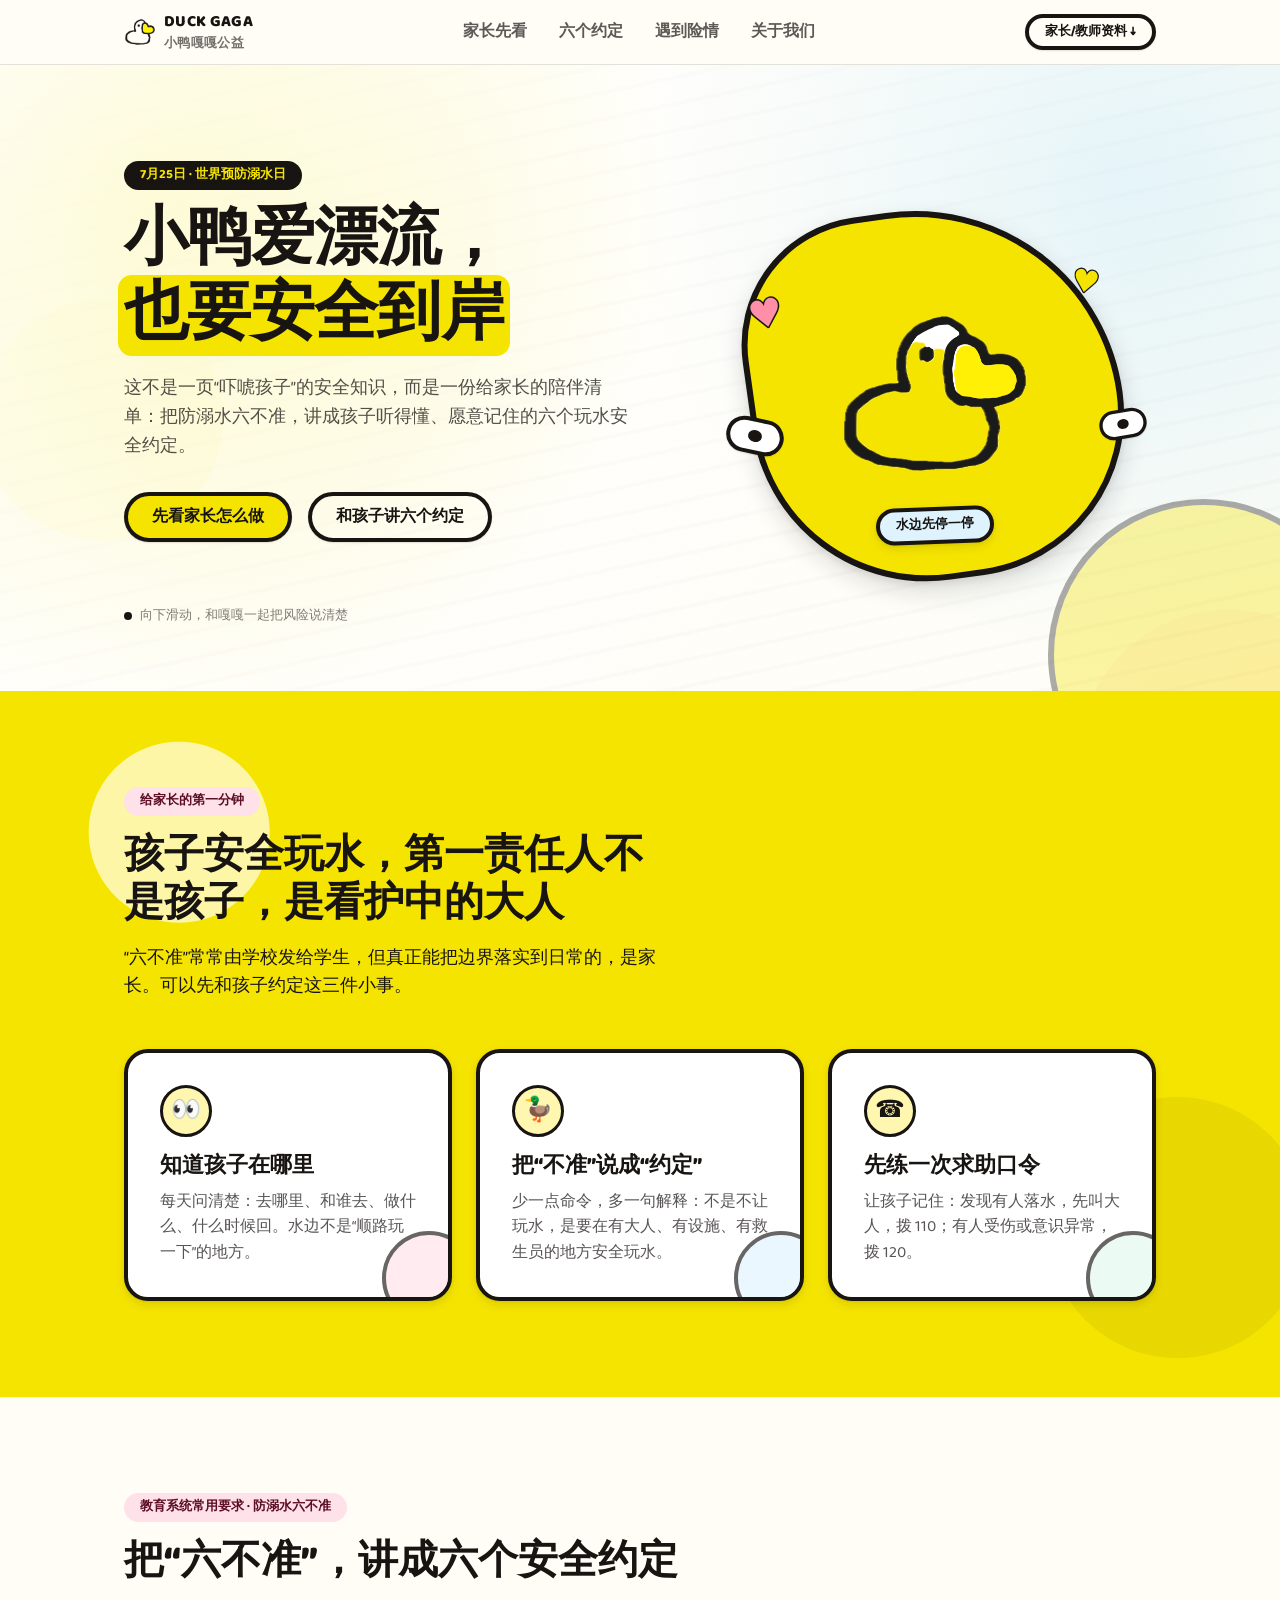
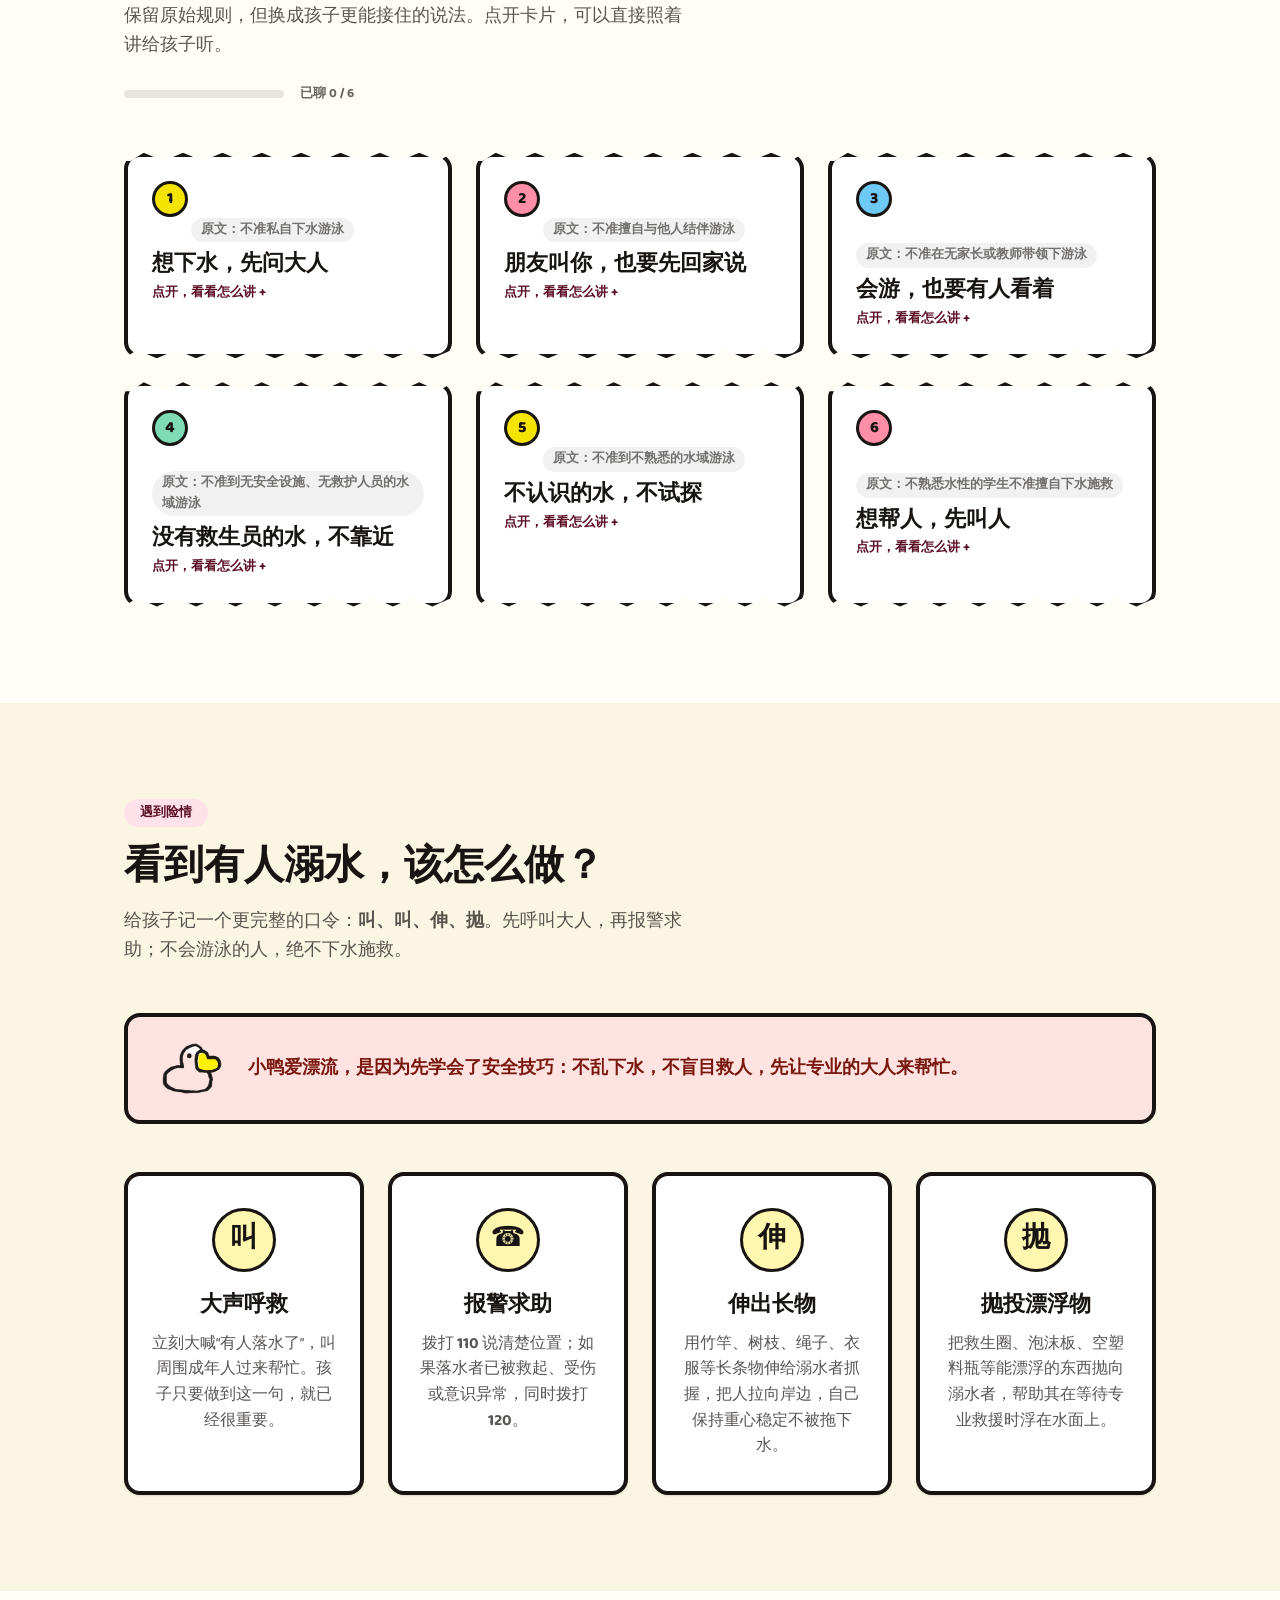
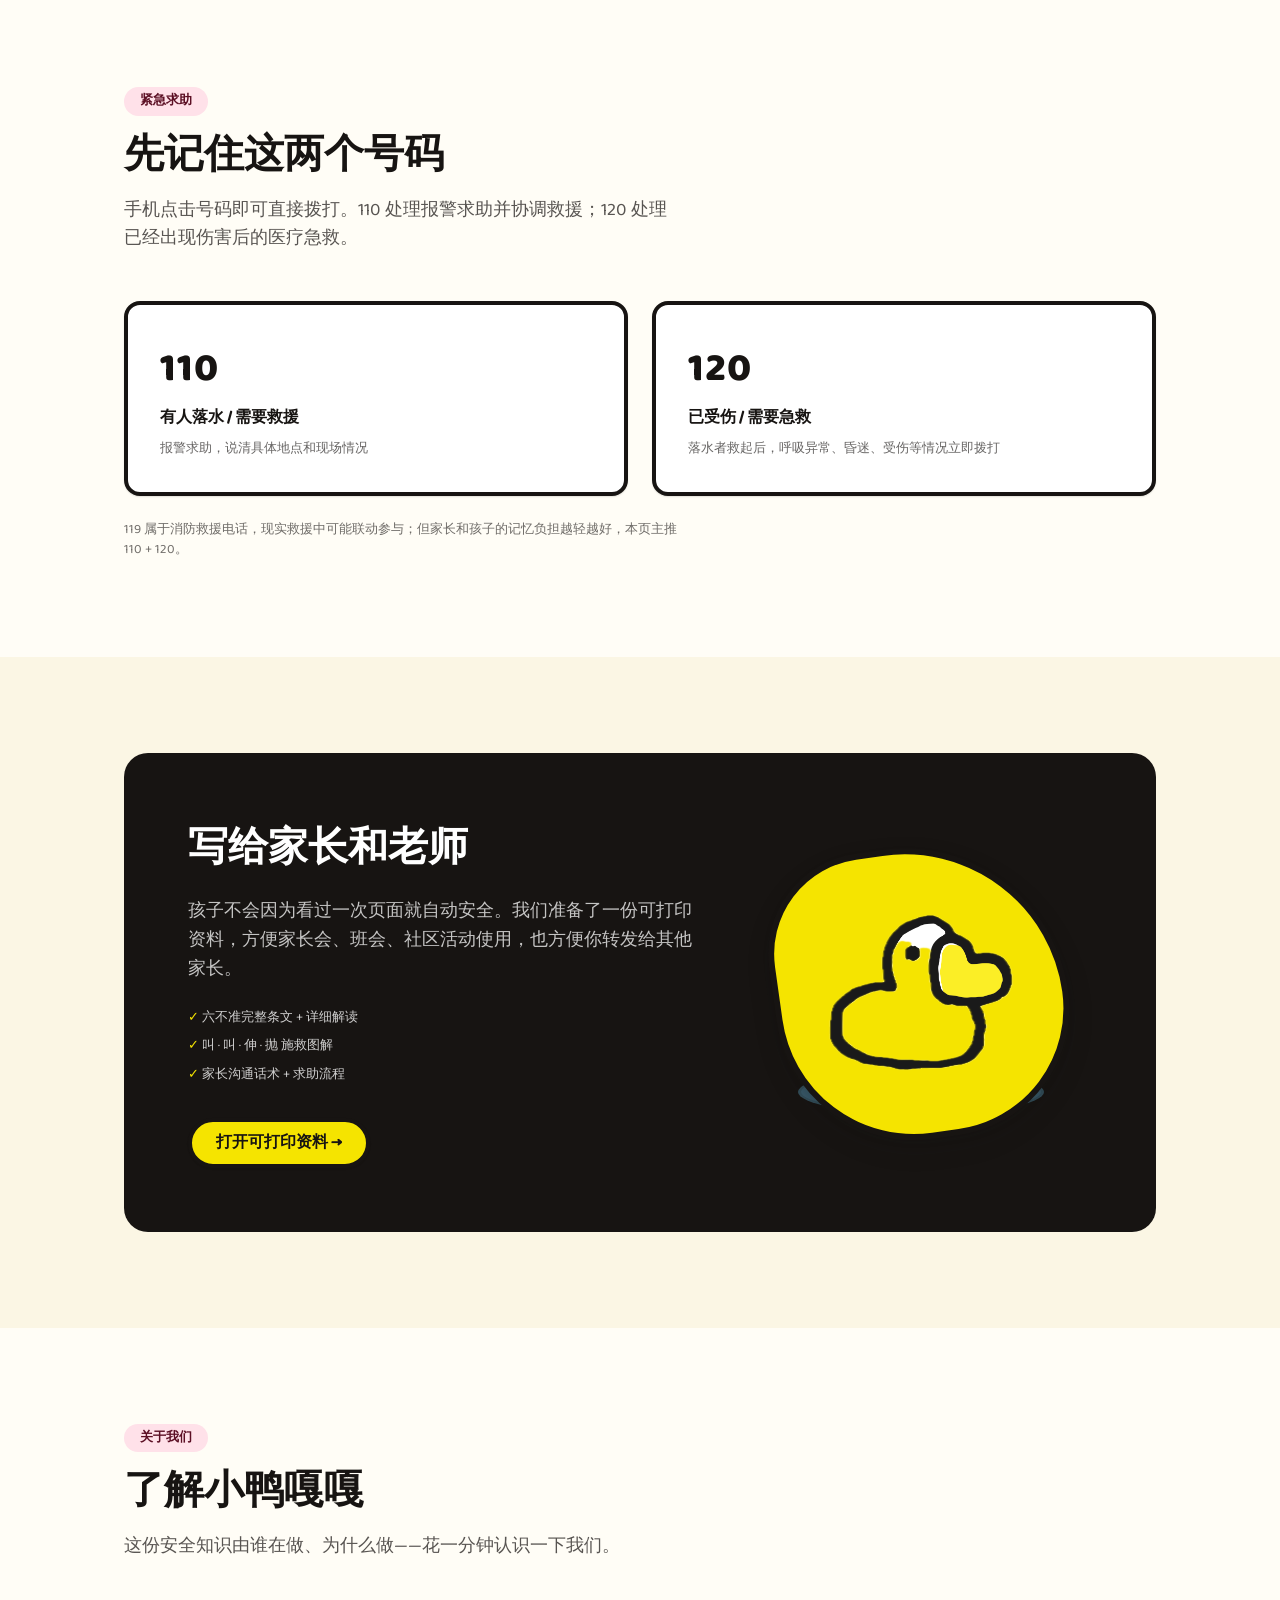
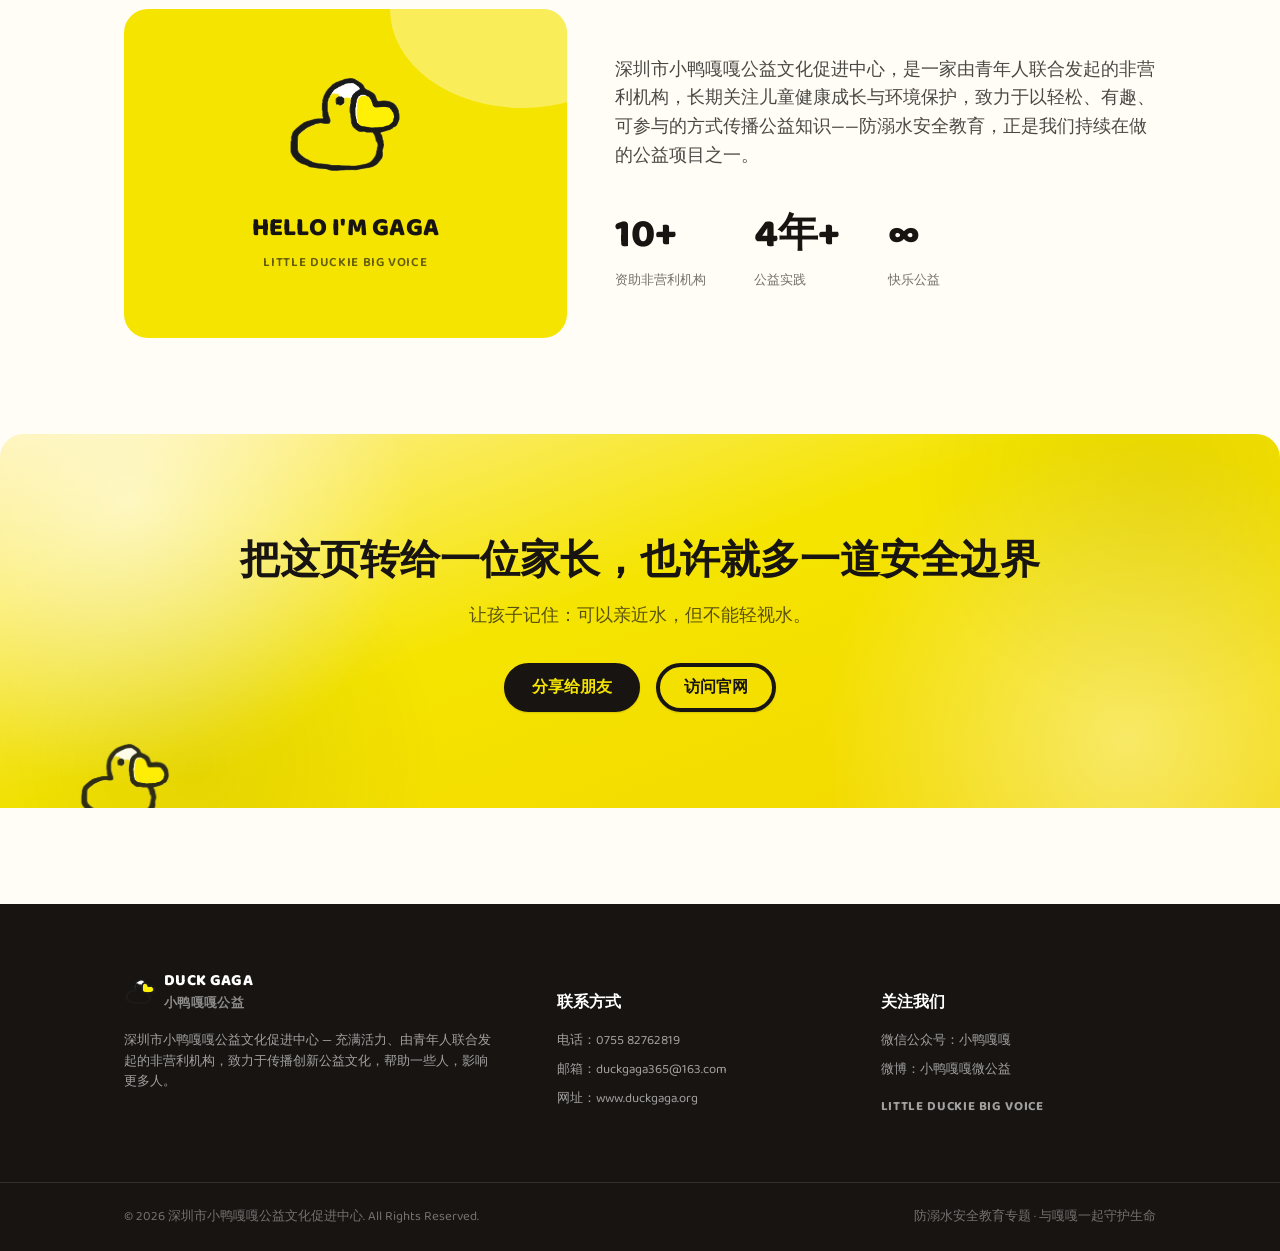
==== 防溺水六不准/index.html @ 622fe214 "Initial duckgaga water safety site" ====
<!DOCTYPE html>
<html lang="zh-CN">
<head>
<meta charset="UTF-8">
<meta name="viewport" content="width=device-width, initial-scale=1.0">
<title>小鸭爱漂流，也要安全到岸 | 小鸭嘎嘎公益</title>
<meta name="description" content="小鸭嘎嘎公益出品：写给家长的防溺水互动页，把防溺水六不准讲成孩子更容易接受的六个安全约定，附正确求助与可打印资料。">
<link rel="preconnect" href="https://fonts.googleapis.com">
<link rel="preconnect" href="https://fonts.gstatic.com" crossorigin>
<link href="https://fonts.googleapis.com/css2?family=Baloo+2:wght@600;800&display=swap" rel="stylesheet">
<link rel="stylesheet" href="styles.css">
<!--
  品牌 Token 摘要（DUCK GAGA 小鸭嘎嘎）：
  主色 #F5E400 柠檬黄 · 辅助色 粉#FF8FA8 / 蓝#6EC9F5 / 薄荷绿#7FDBB5 · 警示色 #FF5A4E
  字体：拉丁词标用 Baloo 2（粗圆体），中文沿用系统圆体字重呼应品牌手绘粗描边气质
  圆角 8/16/24 · 描边统一 4px · 动效 standard/decelerate/accelerate 三组 easing
  吉祥物：使用 DUCK GAGA 官方 logo 原图（assets/duck-logo.png），仅通过 transform 整体缩放/位移/旋转表达状态，不改画面本身
-->
</head>
<body>

<header class="site-header">
  <div class="container">
    <div class="brand-mark">
      <span class="duck duck--logo" aria-hidden="true">
        <img src="assets/duck-logo.png" alt="">
      </span>
      <span>
        DUCK GAGA
        <small>小鸭嘎嘎公益</small>
      </span>
    </div>
    <nav class="site-nav">
      <a href="#parents">家长先看</a>
      <a href="#rules">六个约定</a>
      <a href="#rescue">遇到险情</a>
      <a href="#about">关于我们</a>
    </nav>
    <a class="btn btn--ghost btn--sm" href="handout.html" target="_blank" rel="noopener">家长/教师资料 ↓</a>
  </div>
</header>

<main>

  <!-- ============ HERO ============ -->
  <section class="hero">
    <div class="container">
      <div class="hero__copy">
        <span class="hero__eyebrow">7月25日 · 世界预防溺水日</span>
        <h1>小鸭爱漂流，<br><em>也要安全到岸</em></h1>
        <p class="lede">这不是一页“吓唬孩子”的安全知识，而是一份给家长的陪伴清单：把防溺水六不准，讲成孩子听得懂、愿意记住的六个玩水安全约定。</p>
        <div class="hero__actions">
          <a class="btn btn--primary" href="#parents">先看家长怎么做</a>
          <a class="btn btn--ghost" href="#rules">和孩子讲六个约定</a>
        </div>
        <div class="scroll-cue"><span class="scroll-cue__dot"></span> 向下滑动，和嘎嘎一起把风险说清楚</div>
      </div>
      <div class="hero__stage">
        <span class="sticker sticker--heart sticker--heart-a" aria-hidden="true">♥</span>
        <span class="sticker sticker--heart sticker--heart-b" aria-hidden="true">♥</span>
        <span class="sticker sticker--eye sticker--eye-a" aria-hidden="true"></span>
        <span class="sticker sticker--eye sticker--eye-b" aria-hidden="true"></span>
        <span class="sticker sticker--wave" aria-hidden="true">水边先停一停</span>
        <span class="duck" data-mood="happy" aria-hidden="true">
          <img src="assets/duck-logo.png" alt="">
          <span class="duck__shadow"></span>
        </span>
      </div>
    </div>
  </section>

  <!-- ============ 家长先看 ============ -->
  <section id="parents" class="parent-guide section--yellow">
    <div class="container">
      <div class="section__head">
        <span class="section__kicker">给家长的第一分钟</span>
        <h2>孩子安全玩水，第一责任人不是孩子，是看护中的大人</h2>
        <p>“六不准”常常由学校发给学生，但真正能把边界落实到日常的，是家长。可以先和孩子约定这三件小事。</p>
      </div>

      <div class="parent-grid">
        <article class="parent-card reveal">
          <span class="parent-card__icon">👀</span>
          <h3>知道孩子在哪里</h3>
          <p>每天问清楚：去哪里、和谁去、做什么、什么时候回。水边不是“顺路玩一下”的地方。</p>
        </article>
        <article class="parent-card reveal">
          <span class="parent-card__icon">🦆</span>
          <h3>把“不准”说成“约定”</h3>
          <p>少一点命令，多一句解释：不是不让玩水，是要在有大人、有设施、有救生员的地方安全玩水。</p>
        </article>
        <article class="parent-card reveal">
          <span class="parent-card__icon">☎</span>
          <h3>先练一次求助口令</h3>
          <p>让孩子记住：发现有人落水，先叫大人，拨 110；有人受伤或意识异常，拨 120。</p>
        </article>
      </div>
    </div>
  </section>

  <!-- ============ 六不准 ============ -->
  <section id="rules">
    <div class="container">
      <div class="section__head">
        <span class="section__kicker">教育系统常用要求 · 防溺水六不准</span>
        <h2>把“六不准”，讲成六个安全约定</h2>
        <p>保留原始规则，但换成孩子更能接住的说法。点开卡片，可以直接照着讲给孩子听。</p>
        <div class="rule-progress">
          <span class="rule-progress__bar"><span class="rule-progress__fill" id="rule-progress-fill"></span></span>
          <span class="rule-progress__label" id="rule-progress-label">已聊 0 / 6</span>
        </div>
      </div>

      <div class="rule-grid">

        <article class="rule-card reveal" tabindex="0" role="button" aria-expanded="false">
          <span class="rule-card__index"><span class="rc-num">1</span><span class="rc-check">✓</span></span>
          <p class="rule-card__original">原文：不准私自下水游泳</p>
          <h3>想下水，先问大人</h3>
          <div class="rule-card__detail"><div><p>可以这样讲：水边的危险有时看不出来。你想玩水，先来找爸爸妈妈，我们一起判断哪里能玩、怎么玩。</p></div></div>
          <span class="rule-card__toggle">点开，看看怎么讲 +</span>
        </article>

        <article class="rule-card reveal" tabindex="0" role="button" aria-expanded="false">
          <span class="rule-card__index"><span class="rc-num">2</span><span class="rc-check">✓</span></span>
          <p class="rule-card__original">原文：不准擅自与他人结伴游泳</p>
          <h3>朋友叫你，也要先回家说</h3>
          <div class="rule-card__detail"><div><p>可以这样讲：好朋友一起玩很开心，但小朋友彼此保护不了彼此。没有负责任的大人在场，就不能去水边冒险。</p></div></div>
          <span class="rule-card__toggle">点开，看看怎么讲 +</span>
        </article>

        <article class="rule-card reveal" tabindex="0" role="button" aria-expanded="false">
          <span class="rule-card__index"><span class="rc-num">3</span><span class="rc-check">✓</span></span>
          <p class="rule-card__original">原文：不准在无家长或教师带领下游泳</p>
          <h3>会游，也要有人看着</h3>
          <div class="rule-card__detail"><div><p>可以这样讲：学会游泳很好，但会游泳不等于不会遇险。爸爸妈妈或老师在旁边，是为了让快乐玩水有保护。</p></div></div>
          <span class="rule-card__toggle">点开，看看怎么讲 +</span>
        </article>

        <article class="rule-card reveal" tabindex="0" role="button" aria-expanded="false">
          <span class="rule-card__index"><span class="rc-num">4</span><span class="rc-check">✓</span></span>
          <p class="rule-card__original">原文：不准到无安全设施、无救护人员的水域游泳</p>
          <h3>没有救生员的水，不靠近</h3>
          <div class="rule-card__detail"><div><p>可以这样讲：河道、水库、鱼塘、工地积水坑看着平静，下面可能有深坑、暗流和水草。没有救生员和救生设备，就不是玩水的地方。</p></div></div>
          <span class="rule-card__toggle">点开，看看怎么讲 +</span>
        </article>

        <article class="rule-card reveal" tabindex="0" role="button" aria-expanded="false">
          <span class="rule-card__index"><span class="rc-num">5</span><span class="rc-check">✓</span></span>
          <p class="rule-card__original">原文：不准到不熟悉的水域游泳</p>
          <h3>不认识的水，不试探</h3>
          <div class="rule-card__detail"><div><p>可以这样讲：“看起来很浅”不等于真的安全。水深、水温、水底情况都不知道，就不能用脚去试、用身体去赌。</p></div></div>
          <span class="rule-card__toggle">点开，看看怎么讲 +</span>
        </article>

        <article class="rule-card reveal" tabindex="0" role="button" aria-expanded="false">
          <span class="rule-card__index"><span class="rc-num">6</span><span class="rc-check">✓</span></span>
          <p class="rule-card__original">原文：不熟悉水性的学生不准擅自下水施救</p>
          <h3>想帮人，先叫人</h3>
          <div class="rule-card__detail"><div><p>可以这样讲：勇敢不是跳下去，勇敢是马上大声呼救、找大人、拿长物和漂浮物帮忙。先保护自己，才是真的救人。</p></div></div>
          <span class="rule-card__toggle">点开，看看怎么讲 +</span>
        </article>

      </div>
    </div>
  </section>

  <!-- ============ 施救方法 ============ -->
  <section id="rescue" class="section--alt">
    <div class="container">
      <div class="section__head">
        <span class="section__kicker">遇到险情</span>
        <h2>看到有人溺水，该怎么做？</h2>
        <p>给孩子记一个更完整的口令：<strong>叫、叫、伸、抛</strong>。先呼叫大人，再报警求助；不会游泳的人，绝不下水施救。</p>
      </div>

      <div class="rescue-banner reveal">
        <span class="duck" data-mood="alert" aria-hidden="true">
          <img src="assets/duck-logo.png" alt="">
          <span class="duck__shadow"></span>
        </span>
        <span>小鸭爱漂流，是因为先学会了安全技巧：不乱下水，不盲目救人，先让专业的大人来帮忙。</span>
      </div>

      <div class="rescue-steps">
        <div class="rescue-step">
          <div class="rescue-step__glyph">叫</div>
          <h3>大声呼救</h3>
          <p>立刻大喊“有人落水了”，叫周围成年人过来帮忙。孩子只要做到这一句，就已经很重要。</p>
        </div>
        <div class="rescue-step">
          <div class="rescue-step__glyph">☎</div>
          <h3>报警求助</h3>
          <p>拨打 <strong>110</strong> 说清楚位置；如果落水者已被救起、受伤或意识异常，同时拨打 <strong>120</strong>。</p>
        </div>
        <div class="rescue-step">
          <div class="rescue-step__glyph">伸</div>
          <h3>伸出长物</h3>
          <p>用竹竿、树枝、绳子、衣服等长条物伸给溺水者抓握，把人拉向岸边，自己保持重心稳定不被拖下水。</p>
        </div>
        <div class="rescue-step">
          <div class="rescue-step__glyph">抛</div>
          <h3>抛投漂浮物</h3>
          <p>把救生圈、泡沫板、空塑料瓶等能漂浮的东西抛向溺水者，帮助其在等待专业救援时浮在水面上。</p>
        </div>
      </div>
    </div>
  </section>

  <!-- ============ 紧急电话 ============ -->
  <section id="emergency">
    <div class="container">
      <div class="section__head">
        <span class="section__kicker">紧急求助</span>
        <h2>先记住这两个号码</h2>
        <p>手机点击号码即可直接拨打。110 处理报警求助并协调救援；120 处理已经出现伤害后的医疗急救。</p>
      </div>
      <div class="call-grid">
        <a class="call-tile reveal" href="tel:110">
          <div class="call-tile__num">110</div>
          <div class="call-tile__label">有人落水 / 需要救援</div>
          <div class="call-tile__desc">报警求助，说清具体地点和现场情况</div>
        </a>
        <a class="call-tile reveal" href="tel:120">
          <div class="call-tile__num">120</div>
          <div class="call-tile__label">已受伤 / 需要急救</div>
          <div class="call-tile__desc">落水者救起后，呼吸异常、昏迷、受伤等情况立即拨打</div>
        </a>
      </div>
      <p class="emergency-note">119 属于消防救援电话，现实救援中可能联动参与；但家长和孩子的记忆负担越轻越好，本页主推 110 + 120。</p>
    </div>
  </section>

  <!-- ============ 家长教师资料 ============ -->
  <section class="section--alt">
    <div class="container">
      <div class="handout-cta reveal">
        <div>
          <h2>写给家长和老师</h2>
          <p>孩子不会因为看过一次页面就自动安全。我们准备了一份可打印资料，方便家长会、班会、社区活动使用，也方便你转发给其他家长。</p>
          <ul class="handout-cta__list">
            <li>六不准完整条文 + 详细解读</li>
            <li>叫 · 叫 · 伸 · 抛 施救图解</li>
            <li>家长沟通话术 + 求助流程</li>
          </ul>
          <a class="btn btn--primary" href="handout.html" target="_blank" rel="noopener">打开可打印资料 →</a>
        </div>
        <div class="hero__stage">
          <span class="duck" data-mood="worried" aria-hidden="true">
            <img src="assets/duck-logo.png" alt="">
            <span class="duck__shadow"></span>
          </span>
        </div>
      </div>
    </div>
  </section>

  <!-- ============ 关于我们 ============ -->
  <section id="about">
    <div class="container">
      <div class="section__head">
        <span class="section__kicker">关于我们</span>
        <h2>了解小鸭嘎嘎</h2>
        <p>这份安全知识由谁在做、为什么做——花一分钟认识一下我们。</p>
      </div>

      <div class="about-grid">
        <div class="about-card reveal-left">
          <span class="duck duck--logo about-card__duck" aria-hidden="true">
            <img src="assets/duck-logo.png" alt="">
          </span>
          <p class="about-card__en">HELLO I'M GAGA</p>
          <p class="about-card__tag">LITTLE DUCKIE BIG VOICE</p>
        </div>
        <div class="about-copy reveal-right">
          <p>深圳市小鸭嘎嘎公益文化促进中心，是一家由青年人联合发起的非营利机构，长期关注儿童健康成长与环境保护，致力于以轻松、有趣、可参与的方式传播公益知识——防溺水安全教育，正是我们持续在做的公益项目之一。</p>
          <div class="about-stats">
            <div><b><span class="count-up" data-count="10">0</span>+</b><span>资助非营利机构</span></div>
            <div><b><span class="count-up" data-count="4">0</span>年+</b><span>公益实践</span></div>
            <div><b>&infin;</b><span>快乐公益</span></div>
          </div>
        </div>
      </div>
    </div>

    <div class="about-cta">
      <span class="duck about-cta__duck" data-mood="happy" aria-hidden="true">
        <img src="assets/duck-logo.png" alt="">
      </span>
      <div class="container about-cta__inner reveal">
        <h3>把这页转给一位家长，也许就多一道安全边界</h3>
        <p>让孩子记住：可以亲近水，但不能轻视水。</p>
        <div class="about-cta__actions">
          <button class="btn btn--dark" id="share-btn" type="button">分享给朋友</button>
          <a class="btn btn--ghost-dark" href="http://www.duckgaga.org/" target="_blank" rel="noopener">访问官网</a>
        </div>
      </div>
    </div>
  </section>

</main>

<footer class="site-footer">
  <div class="container site-footer__grid">
    <div class="footer-col footer-col--brand">
      <div class="brand-mark">
        <span class="duck duck--logo" aria-hidden="true">
          <img src="assets/duck-logo.png" alt="">
        </span>
        <span>DUCK GAGA <small>小鸭嘎嘎公益</small></span>
      </div>
      <p>深圳市小鸭嘎嘎公益文化促进中心 — 充满活力、由青年人联合发起的非营利机构，致力于传播创新公益文化，帮助一些人，影响更多人。</p>
    </div>
    <div class="footer-col">
      <h4>联系方式</h4>
      <ul class="footer-contact">
        <li>电话：<a href="tel:075582762819">0755 82762819</a></li>
        <li>邮箱：<a href="mailto:duckgaga365@163.com">duckgaga365@163.com</a></li>
        <li>网址：<a href="http://www.duckgaga.org/" target="_blank" rel="noopener">www.duckgaga.org</a></li>
      </ul>
    </div>
    <div class="footer-col">
      <h4>关注我们</h4>
      <ul class="footer-contact">
        <li>微信公众号：小鸭嘎嘎</li>
        <li>微博：小鸭嘎嘎微公益</li>
      </ul>
      <p class="footer-en">LITTLE DUCKIE BIG VOICE</p>
    </div>
  </div>
  <div class="site-footer__bottom">
    <div class="container site-footer__bottom-inner">
      <span>&copy; <span id="copyright-year"></span> 深圳市小鸭嘎嘎公益文化促进中心. All Rights Reserved.</span>
      <span>防溺水安全教育专题 · 与嘎嘎一起守护生命</span>
    </div>
  </div>
</footer>

<script src="script.js"></script>
</body>
</html>
---- 防溺水六不准/styles.css ----
/* ============================================================
   DUCK GAGA · 防溺水六不准
   设计 token 取自品牌视觉规范（柠檬黄主色 + 糖果辅助色 + 粗黑描边贴纸感）
   ============================================================ */

:root {
  /* 色彩角色 */
  --color-primary: #f5e400;
  --color-on-primary: #171412;
  --color-primary-container: #fff7b0;
  --color-on-primary-container: #4a4200;

  --color-secondary: #ff8fa8;
  --color-on-secondary: #3a0512;
  --color-secondary-container: #ffe1e9;
  --color-on-secondary-container: #5c0f24;

  --color-tertiary: #6ec9f5;
  --color-on-tertiary: #032533;
  --color-tertiary-container: #dff3fe;
  --color-on-tertiary-container: #063950;

  --color-mint: #7fdbb5;
  --color-mint-container: #e2f8ee;

  --color-danger: #ff5a4e;
  --color-on-danger: #ffffff;
  --color-danger-container: #ffe3e0;
  --color-on-danger-container: #7a1810;

  --color-surface: #fffdf6;
  --color-surface-alt: #ffffff;
  --color-on-surface: #171412;
  --color-surface-variant: #fbf6e4;
  --color-outline: rgba(23, 20, 18, 0.12);
  --color-ink: #171412;

  /* 字号阶梯 —— 16px 基准，1.25 (Major Third) */
  --fs-label: 0.8125rem;
  --fs-body: 1rem;
  --fs-body-lg: 1.125rem;
  --fs-title: 1.375rem;
  --fs-headline: clamp(1.75rem, 1.4rem + 1.6vw, 2.5rem);
  --fs-display: clamp(2.25rem, 1.6rem + 3vw, 4rem);

  /* 间距刻度（8px 网格） */
  --sp-1: 4px;
  --sp-2: 8px;
  --sp-3: 16px;
  --sp-4: 24px;
  --sp-5: 32px;
  --sp-6: 48px;
  --sp-7: 64px;
  --sp-8: 96px;
  --sp-9: 128px;

  /* 圆角刻度 —— 儿童友好品牌，允许用到大圆角 */
  --r-1: 8px;
  --r-2: 16px;
  --r-3: 24px;
  --r-pill: 9999px;

  /* 阴影 / elevation */
  --el-1: 0 1px 2px rgba(23,20,18,0.08), 0 1px 1px rgba(23,20,18,0.05);
  --el-2: 0 4px 10px rgba(23,20,18,0.10), 0 1px 3px rgba(23,20,18,0.06);
  --el-3: 0 10px 24px rgba(23,20,18,0.14), 0 3px 6px rgba(23,20,18,0.08);
  --el-4: 0 20px 40px rgba(23,20,18,0.16), 0 6px 12px rgba(23,20,18,0.10);

  /* 描边 —— 吉祥物 & 贴纸感统一线宽 */
  --stroke: 4px;
  --stroke-lg: 6px;

  /* 动效 token */
  --dur-fast: 180ms;
  --dur-base: 300ms;
  --dur-slow: 450ms;
  --dur-emphasis: 650ms;
  --ease-standard: cubic-bezier(0.2, 0, 0, 1);
  --ease-decel: cubic-bezier(0.05, 0.7, 0.1, 1);
  --ease-accel: cubic-bezier(0.3, 0, 0.8, 0.15);

  --content-max: 1080px;
}

* { box-sizing: border-box; }
html { scroll-behavior: smooth; }

body {
  margin: 0;
  font-family: "Baloo 2", "Nunito", "PingFang SC", "Microsoft YaHei", system-ui, sans-serif;
  background:
    radial-gradient(circle at 8% 420px, rgba(245,228,0,0.18) 0 120px, transparent 121px),
    radial-gradient(circle at 96% 760px, rgba(255,143,168,0.14) 0 150px, transparent 151px),
    var(--color-surface);
  color: var(--color-ink);
  font-size: var(--fs-body);
  line-height: 1.6;
  -webkit-font-smoothing: antialiased;
  overflow-x: hidden;
}

h1, h2, h3, p { margin: 0; }

.container {
  max-width: var(--content-max);
  margin-inline: auto;
  padding-inline: var(--sp-4);
}

a { color: inherit; }

.visually-hidden {
  position: absolute;
  width: 1px; height: 1px;
  overflow: hidden;
  clip: rect(0 0 0 0);
  white-space: nowrap;
}

/* ============================================================
   吉祥物组件 —— 使用官方 DUCK GAGA logo 原图（assets/duck-logo.png）
   只允许对整张图做 transform（scale / translateY / rotate），
   不做非等比拉伸压扁，不改画面本身
   ============================================================ */

.duck {
  --duck-size: 140px;
  position: relative;
  width: var(--duck-size);
  display: inline-block;
}

.duck img {
  display: block;
  width: 100%;
  height: auto;
}

.duck__shadow {
  margin-top: calc(var(--duck-size) * 0.04);
  width: 66%;
  height: calc(var(--duck-size) * 0.08);
  margin-inline: auto;
  background: rgba(23,20,18,0.14);
  border-radius: 50%;
  filter: blur(1px);
}

.duck--logo .duck__shadow { display: none; }

/* 情绪变体：不改画面内容，只用动效/角度传达状态 */
.duck[data-mood="happy"] img { animation: duck-wave 2.6s var(--ease-standard) infinite; }
.duck[data-mood="cheer"] img { animation: duck-bounce 1.1s var(--ease-standard) infinite; }
.duck[data-mood="alert"] img { animation: duck-alert 1.8s var(--ease-standard) infinite; }
.duck[data-mood="worried"] img { filter: saturate(0.85); animation: duck-shiver 2.4s var(--ease-standard) infinite; }

@keyframes duck-wave {
  0%, 100% { transform: rotate(0deg); }
  50% { transform: rotate(-4deg); }
}
@keyframes duck-bounce {
  0%, 100% { transform: translateY(0); }
  50% { transform: translateY(-8%); }
}
@keyframes duck-alert {
  0%, 100% { transform: translateY(0) rotate(0); }
  50% { transform: translateY(-3%) rotate(2deg); }
}
@keyframes duck-shiver {
  0%, 100% { transform: translateX(0); }
  25% { transform: translateX(-1.5%); }
  75% { transform: translateX(1.5%); }
}

/* ============================================================
   Header
   ============================================================ */

.site-header {
  position: sticky;
  top: 0;
  z-index: 20;
  background: rgba(255, 253, 246, 0.86);
  backdrop-filter: blur(8px);
  border-bottom: 1px solid var(--color-outline);
}
.site-header .container {
  display: flex;
  align-items: center;
  justify-content: space-between;
  gap: var(--sp-3);
  height: 64px;
}
.brand-mark {
  display: flex;
  align-items: center;
  gap: var(--sp-2);
  font-weight: 800;
  letter-spacing: 0.02em;
}
.brand-mark .duck { --duck-size: 32px; }
.brand-mark small {
  display: block;
  font-weight: 600;
  font-size: var(--fs-label);
  color: rgba(23,20,18,0.6);
}

.site-nav {
  display: flex;
  gap: var(--sp-5);
  font-weight: 700;
  font-size: var(--fs-body);
}
.site-nav a {
  position: relative;
  text-decoration: none;
  color: rgba(23,20,18,0.7);
  transition: color var(--dur-fast) var(--ease-standard);
}
.site-nav a::after {
  content: "";
  position: absolute;
  left: 0; bottom: -6px;
  width: 0;
  height: 3px;
  border-radius: var(--r-pill);
  background: var(--color-primary);
  transition: width var(--dur-base) var(--ease-standard);
}
.site-nav a:hover { color: var(--color-ink); }
.site-nav a:hover::after { width: 100%; }
@media (max-width: 860px) { .site-nav { display: none; } }

.btn {
  display: inline-flex;
  align-items: center;
  gap: var(--sp-2);
  padding: var(--sp-2) var(--sp-4);
  border-radius: var(--r-pill);
  font-weight: 700;
  font-size: var(--fs-body);
  border: var(--stroke) solid var(--color-ink);
  cursor: pointer;
  text-decoration: none;
  transition: transform var(--dur-fast) var(--ease-standard), box-shadow var(--dur-fast) var(--ease-standard);
  box-shadow: var(--el-1);
}
.btn:hover { transform: translateY(-2px); box-shadow: var(--el-2); }
.btn:active { transform: translateY(0); box-shadow: var(--el-1); }
.btn--primary { background: var(--color-primary); color: var(--color-on-primary); }
.btn--ghost { background: transparent; }
.btn--sm { padding: var(--sp-1) var(--sp-3); font-size: var(--fs-label); }
.site-header .btn--sm { flex-shrink: 0; }

/* ============================================================
   Hero
   ============================================================ */

.hero {
  position: relative;
  padding-block: var(--sp-8) var(--sp-7);
  overflow: hidden;
  background:
    linear-gradient(135deg, rgba(255,255,255,0.85), rgba(255,253,246,0.42)),
    radial-gradient(circle at 12% 22%, rgba(245,228,0,0.70) 0, rgba(245,228,0,0) 42%),
    radial-gradient(circle at 88% 18%, rgba(110,201,245,0.42) 0, rgba(110,201,245,0) 40%),
    repeating-linear-gradient(-12deg, transparent 0 22px, rgba(23,20,18,0.035) 22px 26px);
}
.hero::after {
  content: "";
  position: absolute;
  right: -80px;
  bottom: -120px;
  width: 300px;
  height: 300px;
  border-radius: 50%;
  background: var(--color-primary);
  border: var(--stroke-lg) solid var(--color-ink);
  opacity: 0.35;
}
.hero .container {
  display: grid;
  grid-template-columns: 1.1fr 0.9fr;
  align-items: center;
  gap: var(--sp-6);
}
.hero__eyebrow {
  display: inline-block;
  background: var(--color-on-primary);
  color: var(--color-primary);
  font-weight: 700;
  font-size: var(--fs-label);
  padding: var(--sp-1) var(--sp-3);
  border-radius: var(--r-pill);
  margin-bottom: var(--sp-3);
}
.hero h1 {
  font-size: var(--fs-display);
  font-weight: 800;
  line-height: 1.08;
  letter-spacing: -0.01em;
}
.hero h1 em {
  display: inline-block;
  margin-top: 6px;
  font-style: normal;
  background: var(--color-primary);
  box-shadow: 0 0 0 6px var(--color-primary);
  border-radius: var(--r-1);
}
.hero p.lede {
  margin-top: var(--sp-4);
  font-size: var(--fs-body-lg);
  color: rgba(23,20,18,0.75);
  max-width: 46ch;
}
.hero__actions {
  margin-top: var(--sp-5);
  display: flex;
  gap: var(--sp-3);
  flex-wrap: wrap;
}
.hero__stage {
  position: relative;
  display: flex;
  justify-content: center;
  min-height: 300px;
  align-items: center;
  isolation: isolate;
}
.hero__stage .duck { --duck-size: 200px; }
.hero__stage::before {
  content: "";
  position: absolute;
  width: min(82%, 360px);
  aspect-ratio: 1;
  border-radius: 38% 62% 48% 52%;
  background: var(--color-primary);
  border: var(--stroke-lg) solid var(--color-ink);
  transform: rotate(-8deg);
  box-shadow: var(--el-3);
  z-index: -1;
}
.hero__stage::after {
  content: "";
  position: absolute;
  width: min(70%, 300px);
  height: 38px;
  bottom: 28px;
  border-radius: 50%;
  background: rgba(110,201,245,0.38);
  border: 3px solid rgba(23,20,18,0.16);
  z-index: -2;
}

.sticker {
  position: absolute;
  z-index: 2;
  pointer-events: none;
  user-select: none;
}
.sticker--heart {
  font-size: clamp(28px, 3vw, 46px);
  line-height: 1;
  color: var(--color-secondary);
  -webkit-text-stroke: 3px var(--color-ink);
  paint-order: stroke fill;
  animation: sticker-float 2.8s var(--ease-standard) infinite;
}
.sticker--heart-a { left: 8%; top: 18%; transform: rotate(-12deg); }
.sticker--heart-b {
  right: 12%;
  top: 7%;
  color: var(--color-primary);
  animation-delay: 340ms;
  transform: rotate(10deg) scale(0.8);
}
.sticker--eye {
  width: 58px;
  height: 36px;
  border: 4px solid var(--color-ink);
  border-radius: 999px;
  background: #fff;
  box-shadow: var(--el-1);
}
.sticker--eye::after {
  content: "";
  position: absolute;
  inset: 8px 18px;
  border-radius: 50%;
  background: var(--color-ink);
}
.sticker--eye-a { left: 3%; bottom: 30%; transform: rotate(12deg); }
.sticker--eye-b { right: 1%; bottom: 34%; transform: rotate(-10deg) scale(0.82); }
.sticker--wave {
  left: 50%;
  bottom: 0;
  transform: translateX(-50%) rotate(-2deg);
  background: var(--color-tertiary-container);
  border: 4px solid var(--color-ink);
  border-radius: var(--r-pill);
  padding: var(--sp-1) var(--sp-3);
  font-weight: 800;
  font-size: var(--fs-label);
  box-shadow: var(--el-2);
}
@keyframes sticker-float {
  0%, 100% { translate: 0 0; }
  50% { translate: 0 -8px; }
}

.scroll-cue {
  margin-top: var(--sp-7);
  display: flex;
  align-items: center;
  gap: var(--sp-2);
  font-size: var(--fs-label);
  color: rgba(23,20,18,0.55);
}
.scroll-cue__dot {
  width: 8px; height: 8px;
  border-radius: 50%;
  background: var(--color-ink);
  animation: cue-pulse 1.6s var(--ease-standard) infinite;
}
@keyframes cue-pulse {
  0%, 100% { transform: scale(1); opacity: 1; }
  50% { transform: scale(1.6); opacity: 0.4; }
}

/* ============================================================
   Section 通用
   ============================================================ */

section { padding-block: var(--sp-8); }
.section__head {
  max-width: 62ch;
  margin-bottom: var(--sp-6);
}
.section__kicker {
  font-weight: 700;
  font-size: var(--fs-label);
  color: var(--color-on-secondary-container);
  background: var(--color-secondary-container);
  display: inline-block;
  padding: var(--sp-1) var(--sp-3);
  border-radius: var(--r-pill);
  margin-bottom: var(--sp-3);
}
.section__head h2 { font-size: var(--fs-headline); font-weight: 800; line-height: 1.2; }
.section__head p { margin-top: var(--sp-3); color: rgba(23,20,18,0.72); font-size: var(--fs-body-lg); }

.section--alt { background: var(--color-surface-variant); }
.section--yellow {
  background:
    radial-gradient(circle at 14% 20%, rgba(255,255,255,0.65) 0 90px, transparent 91px),
    radial-gradient(circle at 92% 76%, rgba(23,20,18,0.06) 0 130px, transparent 131px),
    var(--color-primary);
}
.parent-guide .section__head p,
.parent-guide .section__head h2 { color: var(--color-ink); }

/* ============================================================
   家长先看
   ============================================================ */

.parent-grid {
  display: grid;
  grid-template-columns: repeat(3, 1fr);
  gap: var(--sp-4);
}
.parent-card {
  position: relative;
  background: #fff;
  border: var(--stroke) solid var(--color-ink);
  border-radius: var(--r-3);
  padding: var(--sp-5);
  box-shadow: var(--el-2);
  overflow: hidden;
}
.parent-card::after {
  content: "";
  position: absolute;
  right: -28px;
  bottom: -28px;
  width: 86px;
  height: 86px;
  border-radius: 50%;
  background: var(--color-secondary-container);
  border: 4px solid var(--color-ink);
  opacity: 0.65;
}
.parent-card:nth-child(2)::after { background: var(--color-tertiary-container); }
.parent-card:nth-child(3)::after { background: var(--color-mint-container); }
.parent-card__icon {
  display: inline-flex;
  align-items: center;
  justify-content: center;
  width: 52px;
  height: 52px;
  border-radius: 50%;
  border: 3px solid var(--color-ink);
  background: var(--color-primary-container);
  font-size: 24px;
  margin-bottom: var(--sp-3);
}
.parent-card h3 {
  font-size: var(--fs-title);
  line-height: 1.25;
  font-weight: 800;
}
.parent-card p {
  margin-top: var(--sp-2);
  color: rgba(23,20,18,0.72);
}

/* ============================================================
   六不准 · 邮票卡片
   ============================================================ */

.rule-grid {
  display: grid;
  grid-template-columns: repeat(3, 1fr);
  gap: var(--sp-4);
}

.rule-card {
  --card-accent: var(--color-primary);
  position: relative;
  border: var(--stroke) solid var(--color-ink);
  border-radius: var(--r-2);
  background: var(--color-surface-alt);
  padding: var(--sp-4);
  cursor: pointer;
  box-shadow: var(--el-1);
  transition: transform var(--dur-base) var(--ease-decel), box-shadow var(--dur-base) var(--ease-decel);
  clip-path: polygon(
    2% 4%, 6% 0, 12% 4%, 18% 0, 24% 4%, 30% 0, 36% 4%, 42% 0, 48% 4%, 54% 0, 60% 4%, 66% 0, 72% 4%, 78% 0, 84% 4%, 90% 0, 96% 4%, 100% 0,
    100% 96%, 94% 100%, 88% 96%, 82% 100%, 76% 96%, 70% 100%, 64% 96%, 58% 100%, 52% 96%, 46% 100%, 40% 96%, 34% 100%, 28% 96%, 22% 100%, 16% 96%, 10% 100%, 4% 96%, 0 100%,
    0 4%
  );
  opacity: 0;
  transform: translateY(24px);
}
.rule-card.is-visible { opacity: 1; transform: translateY(0); }
.rule-card:hover { transform: translateY(-6px); box-shadow: var(--el-3); }
.rule-card:nth-child(1) { --card-accent: var(--color-primary); }
.rule-card:nth-child(2) { --card-accent: var(--color-secondary); }
.rule-card:nth-child(3) { --card-accent: var(--color-tertiary); }
.rule-card:nth-child(4) { --card-accent: var(--color-mint); }
.rule-card:nth-child(5) { --card-accent: var(--color-primary); }
.rule-card:nth-child(6) { --card-accent: var(--color-secondary); }

.rule-card__index {
  position: relative;
  display: inline-flex;
  align-items: center;
  justify-content: center;
  width: 36px; height: 36px;
  background: var(--card-accent);
  border: 3px solid var(--color-ink);
  border-radius: 50%;
  font-weight: 800;
  margin-bottom: var(--sp-3);
  transition: background var(--dur-base) var(--ease-standard);
}
.rule-card__index .rc-num,
.rule-card__index .rc-check {
  position: absolute;
  inset: 0;
  display: flex;
  align-items: center;
  justify-content: center;
  transition: transform var(--dur-base) var(--ease-standard), opacity var(--dur-fast) var(--ease-standard);
}
.rule-card__index .rc-check {
  transform: scale(0) rotate(-35deg);
  opacity: 0;
}
.rule-card.is-done .rule-card__index { background: var(--color-mint); }
.rule-card.is-done .rule-card__index .rc-num {
  transform: scale(0) rotate(35deg);
  opacity: 0;
}
.rule-card.is-done .rule-card__index .rc-check {
  transform: scale(1) rotate(0deg);
  opacity: 1;
  transition: transform var(--dur-slow) cubic-bezier(0.34, 1.56, 0.64, 1) 90ms, opacity var(--dur-fast) var(--ease-standard) 90ms;
}

.rule-progress {
  display: flex;
  align-items: center;
  gap: var(--sp-3);
  margin-top: var(--sp-4);
}
.rule-progress__bar {
  width: 160px;
  height: 8px;
  border-radius: var(--r-pill);
  background: rgba(23,20,18,0.1);
  overflow: hidden;
  display: block;
}
.rule-progress__fill {
  display: block;
  height: 100%;
  width: 0%;
  background: var(--color-mint);
  border-radius: var(--r-pill);
  transition: width var(--dur-slow) var(--ease-standard);
}
.rule-progress__label {
  font-size: var(--fs-label);
  font-weight: 700;
  color: rgba(23,20,18,0.65);
}
.rule-card h3 { font-size: var(--fs-title); font-weight: 800; line-height: 1.3; }
.rule-card__original {
  display: inline-block;
  margin-bottom: var(--sp-2);
  padding: 2px 10px;
  border-radius: var(--r-pill);
  background: rgba(23,20,18,0.06);
  color: rgba(23,20,18,0.58);
  font-size: var(--fs-label);
  font-weight: 700;
}
.rule-card__detail {
  display: grid;
  grid-template-rows: 0fr;
  opacity: 0;
  transition: grid-template-rows var(--dur-slow) var(--ease-standard), opacity var(--dur-base) var(--ease-standard);
}
.rule-card__detail > div { overflow: hidden; }
.rule-card__detail p {
  margin-top: var(--sp-3);
  font-size: var(--fs-body);
  color: rgba(23,20,18,0.75);
}
.rule-card.is-open .rule-card__detail { grid-template-rows: 1fr; opacity: 1; }
.rule-card__toggle {
  margin-top: var(--sp-3);
  font-size: var(--fs-label);
  font-weight: 700;
  color: var(--color-on-secondary-container);
}

/* ============================================================
   施救三步
   ============================================================ */

.rescue-banner {
  display: flex;
  align-items: center;
  gap: var(--sp-4);
  background: var(--color-danger-container);
  color: var(--color-on-danger-container);
  border: var(--stroke) solid var(--color-ink);
  border-radius: var(--r-2);
  padding: var(--sp-4) var(--sp-5);
  margin-bottom: var(--sp-6);
  font-weight: 700;
  font-size: var(--fs-body-lg);
}
.rescue-banner .duck { --duck-size: 64px; flex-shrink: 0; }

.rescue-steps {
  display: grid;
  grid-template-columns: repeat(4, 1fr);
  gap: var(--sp-4);
}
.rescue-step {
  background: var(--color-surface-alt);
  border: var(--stroke) solid var(--color-ink);
  border-radius: var(--r-2);
  padding: var(--sp-5) var(--sp-4);
  text-align: center;
  box-shadow: var(--el-1);
  opacity: 0;
  transform: translateY(24px) scale(0.98);
  transition: opacity var(--dur-slow) var(--ease-decel), transform var(--dur-slow) var(--ease-decel);
}
.rescue-step.is-visible { opacity: 1; transform: translateY(0) scale(1); }
.rescue-step__glyph {
  width: 64px; height: 64px;
  margin-inline: auto;
  margin-bottom: var(--sp-3);
  border-radius: 50%;
  background: var(--color-primary-container);
  border: 3px solid var(--color-ink);
  display: flex;
  align-items: center;
  justify-content: center;
  font-size: 28px;
  font-weight: 800;
}
.rescue-step h3 { font-size: var(--fs-title); font-weight: 800; margin-bottom: var(--sp-2); }
.rescue-step p { color: rgba(23,20,18,0.72); }

/* ============================================================
   紧急电话
   ============================================================ */

.call-grid {
  display: grid;
  grid-template-columns: repeat(2, minmax(0, 1fr));
  gap: var(--sp-4);
}
.call-tile {
  display: block;
  text-decoration: none;
  color: var(--color-ink);
  background: var(--color-surface-alt);
  border: var(--stroke) solid var(--color-ink);
  border-radius: var(--r-2);
  padding: var(--sp-5);
  box-shadow: var(--el-1);
  transition: transform var(--dur-fast) var(--ease-standard), box-shadow var(--dur-fast) var(--ease-standard);
}
.call-tile:hover { transform: translateY(-4px); box-shadow: var(--el-3); }
.call-tile__num {
  font-size: 2.5rem;
  font-weight: 800;
  letter-spacing: 0.02em;
}
.call-tile__label { font-weight: 700; margin-top: var(--sp-1); }
.call-tile__desc { margin-top: var(--sp-2); font-size: var(--fs-label); color: rgba(23,20,18,0.65); }
.emergency-note {
  margin-top: var(--sp-4);
  max-width: 70ch;
  color: rgba(23,20,18,0.62);
  font-size: var(--fs-label);
}

/* ============================================================
   家长教师 · 资料下载
   ============================================================ */

.handout-cta {
  display: grid;
  grid-template-columns: 1.2fr 0.8fr;
  gap: var(--sp-6);
  align-items: center;
  background: var(--color-on-primary);
  color: var(--color-primary);
  border-radius: var(--r-3);
  padding: var(--sp-7);
}
.handout-cta h2 { font-size: var(--fs-headline); font-weight: 800; color: #fff; }
.handout-cta p { margin-top: var(--sp-3); color: rgba(255,255,255,0.75); font-size: var(--fs-body-lg); }
.handout-cta .btn--primary { margin-top: var(--sp-5); }
.handout-cta__list {
  list-style: none;
  padding: 0; margin: var(--sp-4) 0 0;
  display: grid;
  gap: var(--sp-2);
  font-size: var(--fs-label);
  color: rgba(255,255,255,0.8);
}
.handout-cta__list li::before { content: "✓ "; color: var(--color-primary); font-weight: 800; }

/* ============================================================
   关于我们
   ============================================================ */

.about-grid {
  display: grid;
  grid-template-columns: 0.9fr 1.1fr;
  gap: var(--sp-6);
  align-items: center;
}

.about-card {
  background: var(--color-primary);
  border-radius: var(--r-3);
  padding: var(--sp-7) var(--sp-5);
  text-align: center;
  position: relative;
  overflow: hidden;
  transition: transform var(--dur-slow) var(--ease-decel), box-shadow var(--dur-slow) var(--ease-decel);
}
.about-card:hover {
  transform: translateY(-6px) rotate(-1.5deg);
  box-shadow: var(--el-3);
}
.about-card::before {
  content: "";
  position: absolute;
  top: -30%; right: -20%;
  width: 60%; height: 60%;
  background: rgba(255,255,255,0.35);
  border-radius: 50%;
}
.about-card__duck { transition: transform var(--dur-slow) var(--ease-decel); }
.about-card:hover .about-card__duck { transform: rotate(4deg); }
.about-card__duck { --duck-size: 120px; position: relative; margin-bottom: var(--sp-4); }
.about-card__en {
  position: relative;
  font-family: "Baloo 2", sans-serif;
  font-weight: 800;
  font-size: 1.6rem;
  letter-spacing: 0.01em;
}
.about-card__tag {
  position: relative;
  font-family: "Baloo 2", sans-serif;
  font-weight: 600;
  font-size: var(--fs-label);
  letter-spacing: 0.05em;
  color: rgba(23,20,18,0.65);
  margin-top: var(--sp-1);
}

.about-copy p { font-size: var(--fs-body-lg); color: rgba(23,20,18,0.78); }
.about-stats {
  display: flex;
  gap: var(--sp-6);
  margin-top: var(--sp-5);
}
.about-stats b {
  display: block;
  font-size: var(--fs-headline);
  font-weight: 800;
  white-space: nowrap;
}
.about-stats > div { flex-shrink: 0; }
.about-stats > div > span {
  display: block;
  font-size: var(--fs-label);
  color: rgba(23,20,18,0.6);
  margin-top: var(--sp-1);
}

.about-cta {
  position: relative;
  overflow: hidden;
  margin-top: var(--sp-8);
  border-radius: var(--r-3) var(--r-3) 0 0;
  background: linear-gradient(160deg, #fff1a8 0%, var(--color-primary) 45%, #f2d600 100%);
  padding-block: var(--sp-8);
  text-align: center;
}
.about-cta::before {
  content: "";
  position: absolute;
  inset: 0;
  background:
    radial-gradient(circle at 10% 18%, rgba(255,255,255,0.55) 0%, rgba(255,255,255,0) 24%),
    radial-gradient(circle at 90% 12%, rgba(23,20,18,0.06) 0%, rgba(23,20,18,0) 20%),
    radial-gradient(circle at 15% 88%, rgba(23,20,18,0.07) 0%, rgba(23,20,18,0) 22%),
    radial-gradient(circle at 88% 82%, rgba(255,255,255,0.4) 0%, rgba(255,255,255,0) 26%);
  pointer-events: none;
}
.about-cta__duck {
  --duck-size: 96px;
  position: absolute;
  left: 6%;
  bottom: -14px;
  opacity: 0.9;
}
.about-cta__inner { position: relative; }
.about-cta h3 { font-size: var(--fs-headline); font-weight: 800; }
.about-cta p { margin-top: var(--sp-2); color: rgba(23,20,18,0.7); font-size: var(--fs-body-lg); }
.about-cta__actions {
  margin-top: var(--sp-5);
  display: flex;
  justify-content: center;
  gap: var(--sp-3);
  flex-wrap: wrap;
}
.btn--dark { background: var(--color-ink); color: var(--color-primary); border-color: var(--color-ink); }
.btn--ghost-dark { background: transparent; border-color: var(--color-ink); color: var(--color-ink); }

@media (max-width: 768px) {
  .about-grid { grid-template-columns: 1fr; }
  .about-stats { gap: var(--sp-4); flex-wrap: wrap; }
  .about-cta__duck { display: none; }
}

/* ---- 关于我们区块的左右错位入场 ---- */
.reveal-left, .reveal-right {
  opacity: 0;
  transition: opacity var(--dur-slow) var(--ease-decel), transform var(--dur-slow) var(--ease-decel);
}
.reveal-left { transform: translateX(-32px); }
.reveal-right { transform: translateX(32px); transition-delay: 120ms; }
.reveal-left.is-visible, .reveal-right.is-visible { opacity: 1; transform: translateX(0); }

/* ============================================================
   Footer
   ============================================================ */

.site-footer {
  background: var(--color-ink);
  color: rgba(255,255,255,0.82);
}
.site-footer__grid {
  display: grid;
  grid-template-columns: 1.4fr 1fr 1fr;
  gap: var(--sp-6);
  padding-block: var(--sp-7);
}
.site-footer .brand-mark { margin-bottom: var(--sp-3); }
.site-footer .brand-mark span { color: #fff; }
.site-footer .brand-mark small { color: rgba(255,255,255,0.5); }
.site-footer p { color: rgba(255,255,255,0.6); max-width: 46ch; font-size: var(--fs-label); }
.footer-col h4 {
  color: #fff;
  font-size: var(--fs-body);
  font-weight: 800;
  margin-bottom: var(--sp-3);
}
.footer-contact {
  list-style: none;
  padding: 0; margin: 0;
  font-size: var(--fs-label);
  color: rgba(255,255,255,0.6);
  display: grid;
  gap: var(--sp-2);
}
.footer-contact a {
  color: inherit;
  text-decoration: none;
  transition: color var(--dur-fast) var(--ease-standard);
}
.footer-contact li:hover,
.footer-contact a:hover { color: var(--color-primary); }
.footer-en {
  margin-top: var(--sp-3);
  font-family: "Baloo 2", sans-serif;
  font-weight: 700;
  font-size: var(--fs-label);
  letter-spacing: 0.05em;
  color: rgba(255,255,255,0.35);
}
.site-footer__bottom { border-top: 1px solid rgba(255,255,255,0.12); }
.site-footer__bottom-inner {
  display: flex;
  justify-content: space-between;
  flex-wrap: wrap;
  gap: var(--sp-2);
  padding-block: var(--sp-4);
  font-size: var(--fs-label);
  color: rgba(255,255,255,0.4);
}

@media (max-width: 768px) {
  .site-footer__grid { grid-template-columns: 1fr; gap: var(--sp-5); }
  .site-footer__bottom-inner { flex-direction: column; gap: var(--sp-1); }
}

/* ============================================================
   滚动触发通用
   ============================================================ */

.reveal {
  opacity: 0;
  transform: translateY(24px);
  transition: opacity var(--dur-slow) var(--ease-decel), transform var(--dur-slow) var(--ease-decel);
}
.reveal.is-visible { opacity: 1; transform: translateY(0); }

/* ============================================================
   响应式
   ============================================================ */

@media (max-width: 1024px) {
  .rule-grid { grid-template-columns: repeat(2, 1fr); }
  .parent-grid { grid-template-columns: 1fr; }
  .rescue-steps { grid-template-columns: repeat(2, 1fr); gap: var(--sp-3); }
}

@media (max-width: 768px) {
  .hero .container { grid-template-columns: 1fr; }
  .hero__stage { order: -1; }
  .hero__stage .duck { --duck-size: 150px; }
  .hero__stage { min-height: 240px; }
  .rule-grid { grid-template-columns: 1fr; }
  .rescue-steps { grid-template-columns: 1fr; }
  .call-grid { grid-template-columns: 1fr; }
  .handout-cta { grid-template-columns: 1fr; padding: var(--sp-5); }
}

@media (max-width: 640px) {
  .site-header .btn--sm { display: none; }
}

@media (max-width: 480px) {
  .container { padding-inline: var(--sp-3); }
  .site-header .container { padding-inline: 12px; gap: 8px; }
  .brand-mark { gap: 6px; }
  .brand-mark .duck { --duck-size: 28px; }
  .hero { padding-block: var(--sp-6) var(--sp-5); }
  section { padding-block: var(--sp-6); }
}

/* ============================================================
   无障碍：减弱动效
   ============================================================ */

@media (prefers-reduced-motion: reduce) {
  * {
    animation-duration: 0.01ms !important;
    animation-iteration-count: 1 !important;
    transition-duration: 0.01ms !important;
    scroll-behavior: auto !important;
  }
  .reveal, .rule-card, .rescue-step { transform: none !important; }
}
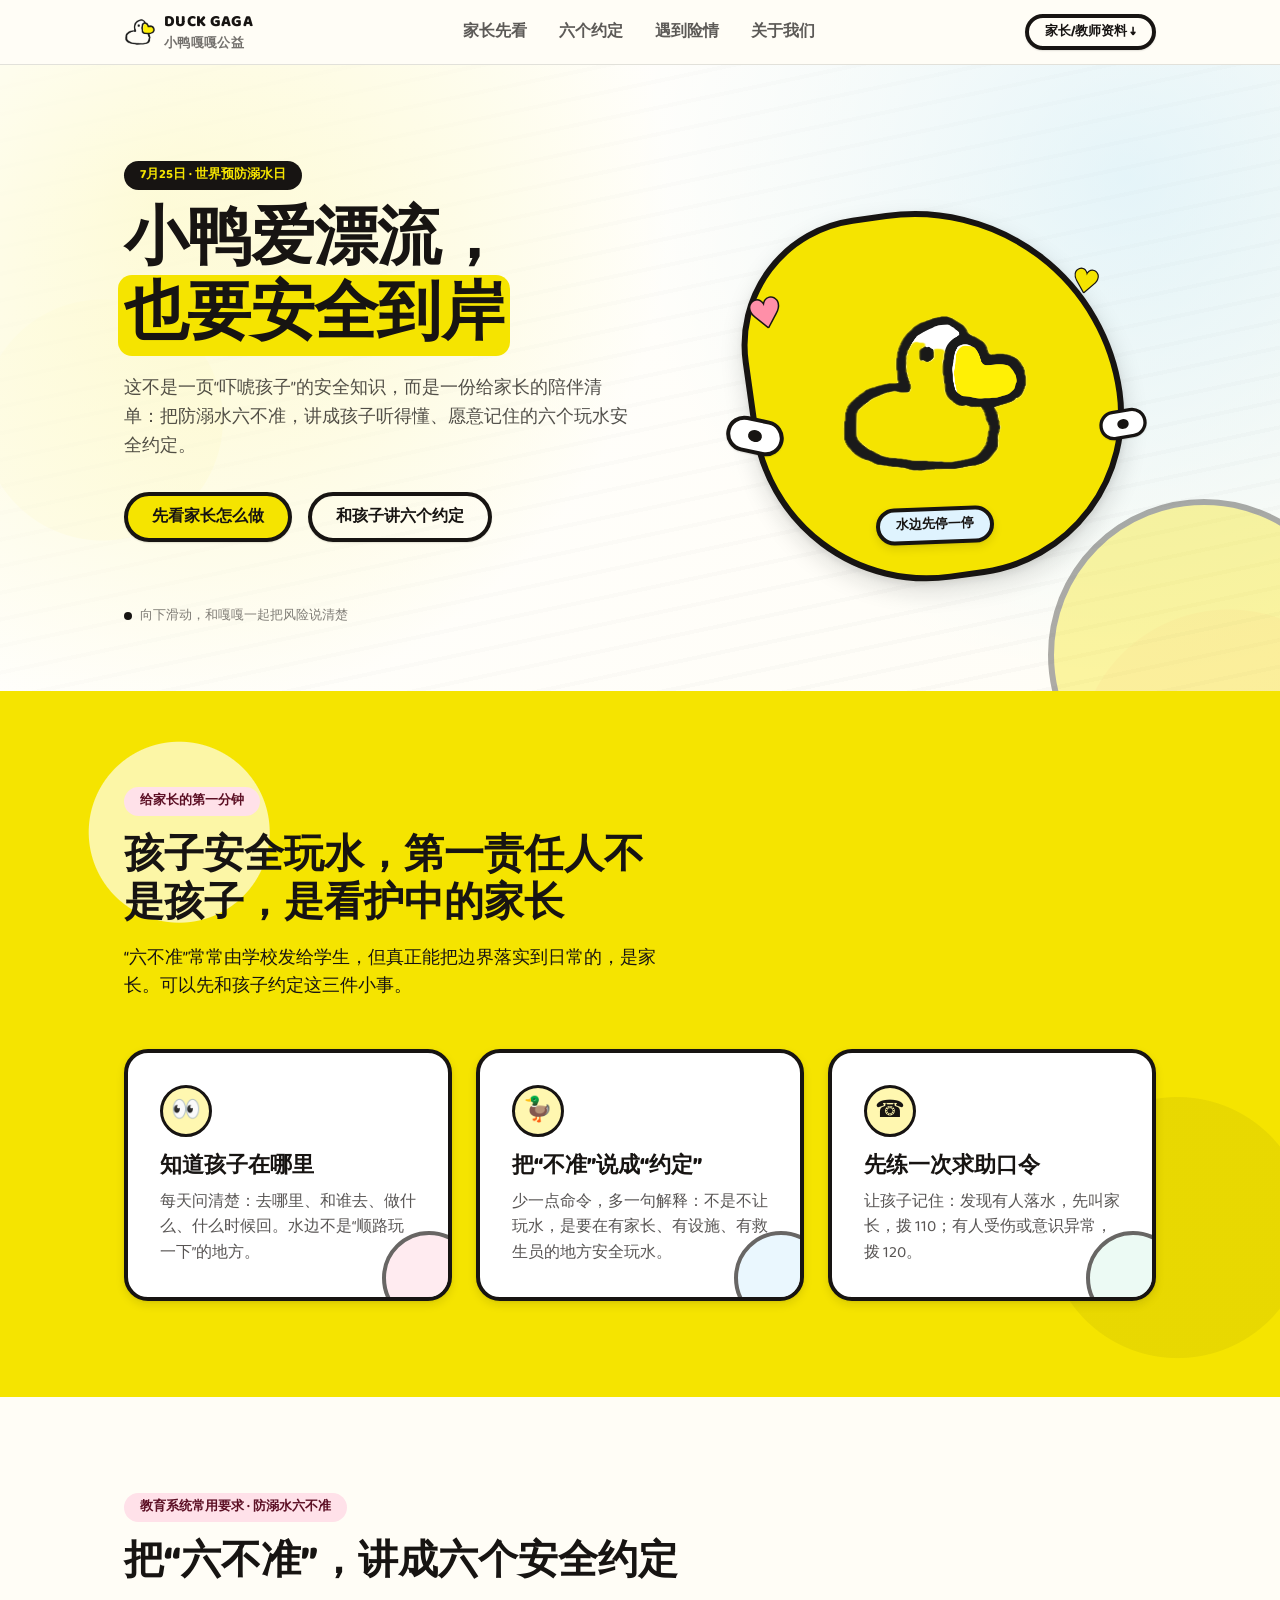
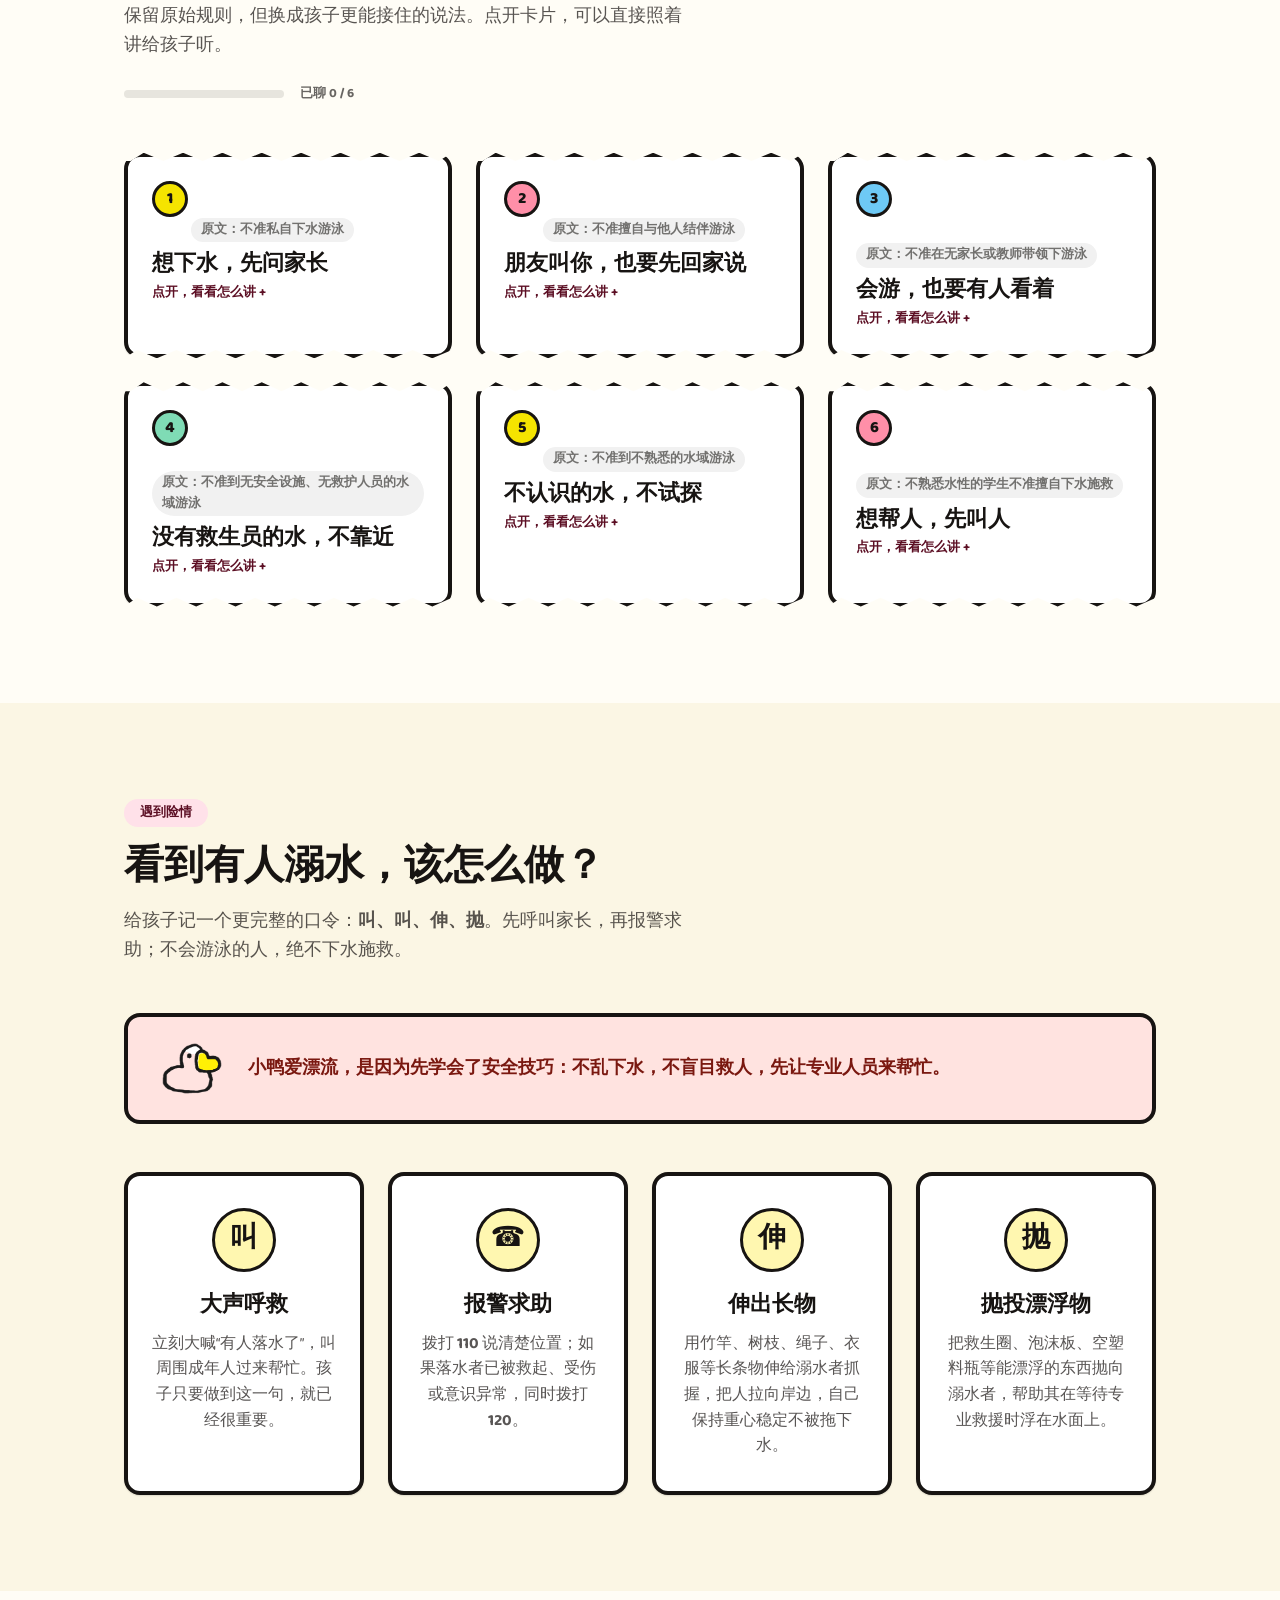
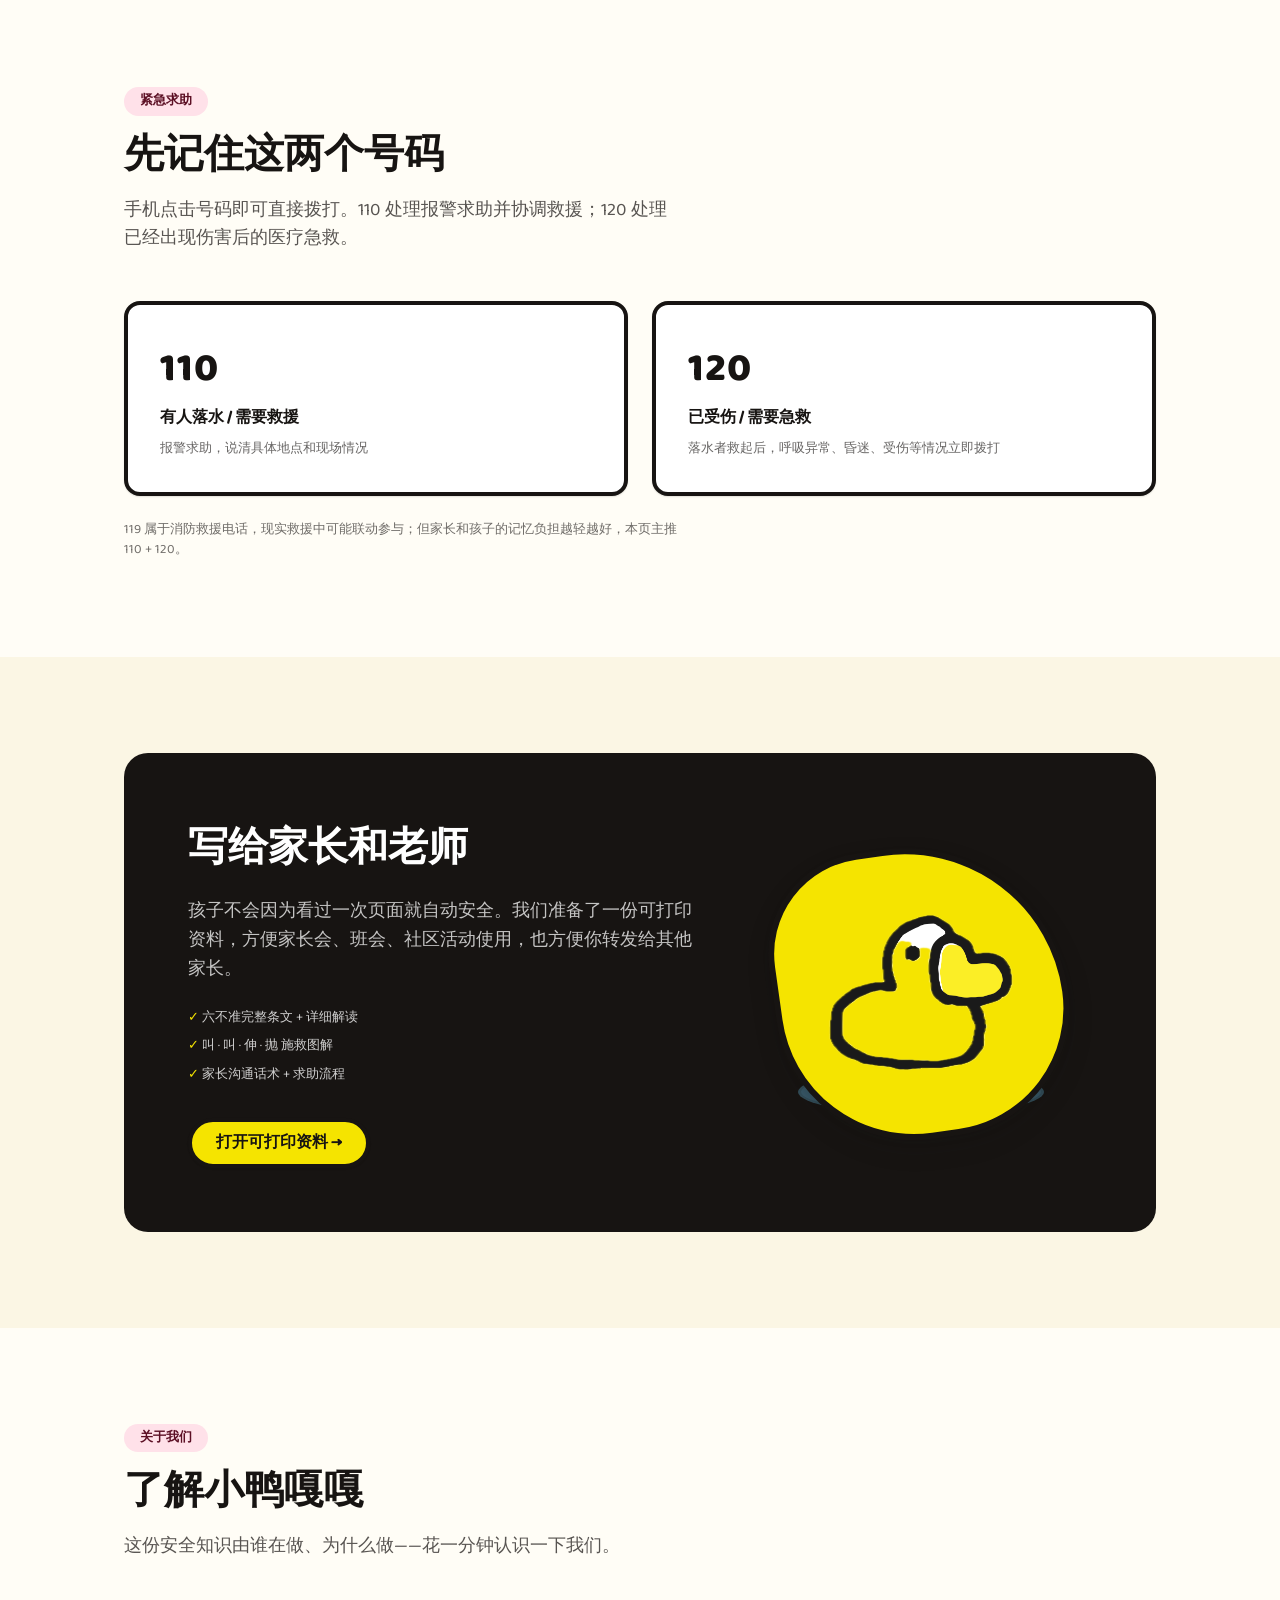
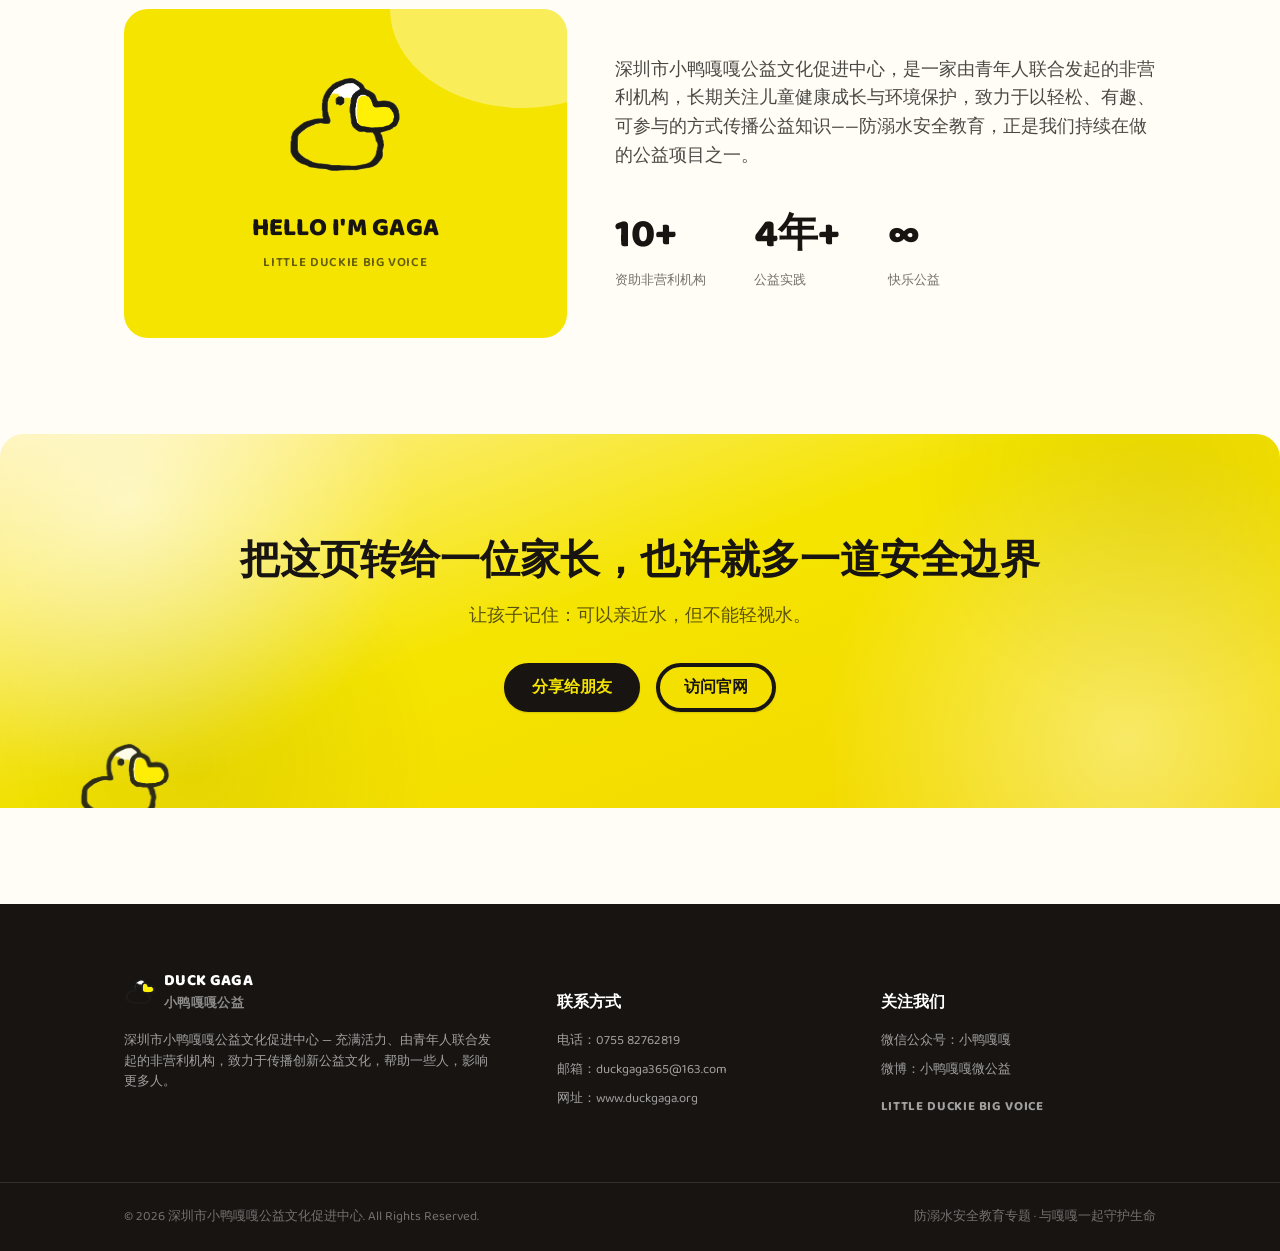
==== commit c4909190: "Use parent wording and update first card" ====
--- a/防溺水六不准/index.html
+++ b/防溺水六不准/index.html
@@ -74,7 +74,7 @@
     <div class="container">
       <div class="section__head">
         <span class="section__kicker">给家长的第一分钟</span>
-        <h2>孩子安全玩水，第一责任人不是孩子，是看护中的大人</h2>
+        <h2>孩子安全玩水，第一责任人不是孩子，是看护中的家长</h2>
         <p>“六不准”常常由学校发给学生，但真正能把边界落实到日常的，是家长。可以先和孩子约定这三件小事。</p>
       </div>
 
@@ -87,12 +87,12 @@
         <article class="parent-card reveal">
           <span class="parent-card__icon">🦆</span>
           <h3>把“不准”说成“约定”</h3>
-          <p>少一点命令，多一句解释：不是不让玩水，是要在有大人、有设施、有救生员的地方安全玩水。</p>
+          <p>少一点命令，多一句解释：不是不让玩水，是要在有家长、有设施、有救生员的地方安全玩水。</p>
         </article>
         <article class="parent-card reveal">
           <span class="parent-card__icon">☎</span>
           <h3>先练一次求助口令</h3>
-          <p>让孩子记住：发现有人落水，先叫大人，拨 110；有人受伤或意识异常，拨 120。</p>
+          <p>让孩子记住：发现有人落水，先叫家长，拨 110；有人受伤或意识异常，拨 120。</p>
         </article>
       </div>
     </div>
@@ -116,7 +116,7 @@
         <article class="rule-card reveal" tabindex="0" role="button" aria-expanded="false">
           <span class="rule-card__index"><span class="rc-num">1</span><span class="rc-check">✓</span></span>
           <p class="rule-card__original">原文：不准私自下水游泳</p>
-          <h3>想下水，先问大人</h3>
+          <h3>想下水，先问家长</h3>
           <div class="rule-card__detail"><div><p>可以这样讲：水边的危险有时看不出来。你想玩水，先来找爸爸妈妈，我们一起判断哪里能玩、怎么玩。</p></div></div>
           <span class="rule-card__toggle">点开，看看怎么讲 +</span>
         </article>
@@ -125,7 +125,7 @@
           <span class="rule-card__index"><span class="rc-num">2</span><span class="rc-check">✓</span></span>
           <p class="rule-card__original">原文：不准擅自与他人结伴游泳</p>
           <h3>朋友叫你，也要先回家说</h3>
-          <div class="rule-card__detail"><div><p>可以这样讲：好朋友一起玩很开心，但小朋友彼此保护不了彼此。没有负责任的大人在场，就不能去水边冒险。</p></div></div>
+          <div class="rule-card__detail"><div><p>可以这样讲：好朋友一起玩很开心，但小朋友彼此保护不了彼此。没有负责任的家长在场，就不能去水边冒险。</p></div></div>
           <span class="rule-card__toggle">点开，看看怎么讲 +</span>
         </article>
 
@@ -157,7 +157,7 @@
           <span class="rule-card__index"><span class="rc-num">6</span><span class="rc-check">✓</span></span>
           <p class="rule-card__original">原文：不熟悉水性的学生不准擅自下水施救</p>
           <h3>想帮人，先叫人</h3>
-          <div class="rule-card__detail"><div><p>可以这样讲：勇敢不是跳下去，勇敢是马上大声呼救、找大人、拿长物和漂浮物帮忙。先保护自己，才是真的救人。</p></div></div>
+          <div class="rule-card__detail"><div><p>可以这样讲：勇敢不是跳下去，勇敢是马上大声呼救、找家长、拿长物和漂浮物帮忙。先保护自己，才是真的救人。</p></div></div>
           <span class="rule-card__toggle">点开，看看怎么讲 +</span>
         </article>
 
@@ -171,7 +171,7 @@
       <div class="section__head">
         <span class="section__kicker">遇到险情</span>
         <h2>看到有人溺水，该怎么做？</h2>
-        <p>给孩子记一个更完整的口令：<strong>叫、叫、伸、抛</strong>。先呼叫大人，再报警求助；不会游泳的人，绝不下水施救。</p>
+        <p>给孩子记一个更完整的口令：<strong>叫、叫、伸、抛</strong>。先呼叫家长，再报警求助；不会游泳的人，绝不下水施救。</p>
       </div>
 
       <div class="rescue-banner reveal">
@@ -179,7 +179,7 @@
           <img src="assets/duck-logo.png" alt="">
           <span class="duck__shadow"></span>
         </span>
-        <span>小鸭爱漂流，是因为先学会了安全技巧：不乱下水，不盲目救人，先让专业的大人来帮忙。</span>
+        <span>小鸭爱漂流，是因为先学会了安全技巧：不乱下水，不盲目救人，先让专业人员来帮忙。</span>
       </div>
 
       <div class="rescue-steps">
